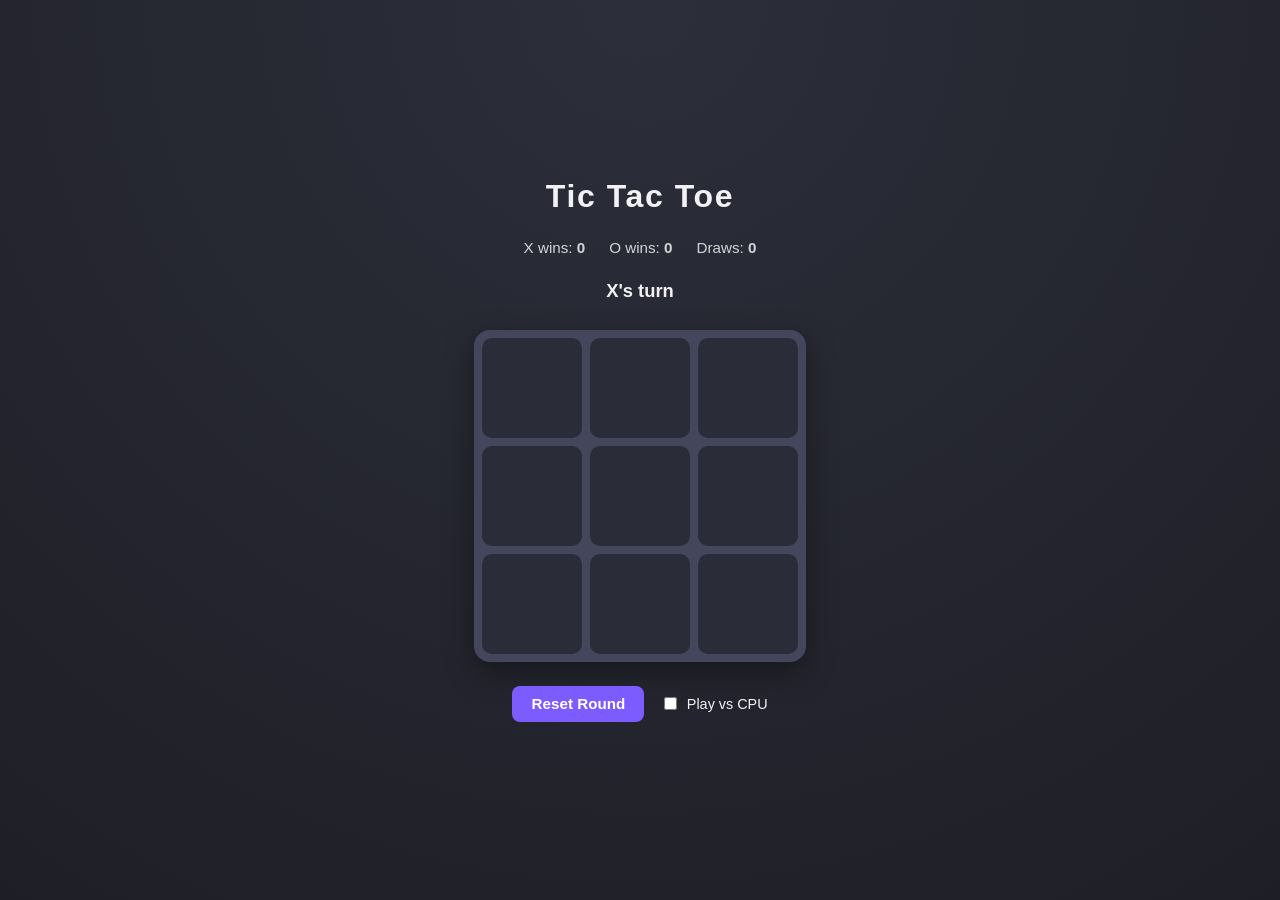
==== TicTacToe/index.html @ d9405a3e "Initial commit: add Shooter and TicTacToe games Two standalone browser games (HTML/CSS/JS, no build " ====
<!DOCTYPE html>
<html lang="en">
<head>
<meta charset="UTF-8">
<meta name="viewport" content="width=device-width, initial-scale=1.0">
<title>Tic Tac Toe</title>
<style>
  :root {
    color-scheme: light dark;
    --bg: #1e1f26;
    --cell: #2a2c38;
    --cell-hover: #34364a;
    --line: #44465c;
    --x-color: #6ea8fe;
    --o-color: #ff8fa3;
    --text: #f2f2f5;
    --accent: #7c5cff;
  }

  * { box-sizing: border-box; }

  body {
    margin: 0;
    min-height: 100vh;
    display: flex;
    flex-direction: column;
    align-items: center;
    justify-content: center;
    gap: 1.5rem;
    background: radial-gradient(circle at top, #2c2e3a, var(--bg));
    font-family: -apple-system, BlinkMacSystemFont, "Segoe UI", Roboto, sans-serif;
    color: var(--text);
  }

  h1 {
    margin: 0;
    font-size: 2rem;
    letter-spacing: 0.05em;
  }

  #status {
    font-size: 1.15rem;
    min-height: 1.6rem;
    font-weight: 600;
  }

  #board {
    display: grid;
    grid-template-columns: repeat(3, 100px);
    grid-template-rows: repeat(3, 100px);
    gap: 8px;
    background: var(--line);
    padding: 8px;
    border-radius: 16px;
    box-shadow: 0 10px 30px rgba(0,0,0,0.35);
  }

  .cell {
    background: var(--cell);
    border: none;
    border-radius: 10px;
    font-size: 3rem;
    font-weight: 700;
    display: flex;
    align-items: center;
    justify-content: center;
    cursor: pointer;
    transition: background 0.15s ease, transform 0.1s ease;
    color: var(--text);
  }

  .cell:hover:not(:disabled) {
    background: var(--cell-hover);
  }

  .cell:disabled {
    cursor: default;
  }

  .cell.x { color: var(--x-color); }
  .cell.o { color: var(--o-color); }

  .cell.win {
    animation: pop 0.35s ease;
    box-shadow: inset 0 0 0 3px var(--accent);
  }

  @keyframes pop {
    0% { transform: scale(1); }
    50% { transform: scale(1.08); }
    100% { transform: scale(1); }
  }

  #controls {
    display: flex;
    gap: 1rem;
    align-items: center;
  }

  button.action {
    background: var(--accent);
    color: white;
    border: none;
    padding: 0.6rem 1.2rem;
    border-radius: 8px;
    font-size: 0.95rem;
    font-weight: 600;
    cursor: pointer;
    transition: filter 0.15s ease;
  }

  button.action:hover {
    filter: brightness(1.1);
  }

  #scoreboard {
    display: flex;
    gap: 1.5rem;
    font-size: 0.95rem;
    opacity: 0.85;
  }

  #scoreboard span {
    font-weight: 700;
  }

  label {
    font-size: 0.9rem;
    display: flex;
    align-items: center;
    gap: 0.4rem;
  }
</style>
</head>
<body>
  <h1>Tic Tac Toe</h1>

  <div id="scoreboard">
    <div>X wins: <span id="scoreX">0</span></div>
    <div>O wins: <span id="scoreO">0</span></div>
    <div>Draws: <span id="scoreDraw">0</span></div>
  </div>

  <div id="status">X's turn</div>

  <div id="board"></div>

  <div id="controls">
    <button class="action" id="resetBtn">Reset Round</button>
    <label>
      <input type="checkbox" id="vsCpu">
      Play vs CPU
    </label>
  </div>

  <script>
    const boardEl = document.getElementById('board');
    const statusEl = document.getElementById('status');
    const resetBtn = document.getElementById('resetBtn');
    const vsCpuCheckbox = document.getElementById('vsCpu');
    const scoreXEl = document.getElementById('scoreX');
    const scoreOEl = document.getElementById('scoreO');
    const scoreDrawEl = document.getElementById('scoreDraw');

    const WIN_LINES = [
      [0,1,2], [3,4,5], [6,7,8],
      [0,3,6], [1,4,7], [2,5,8],
      [0,4,8], [2,4,6],
    ];

    let board = Array(9).fill(null);
    let currentPlayer = 'X';
    let gameOver = false;
    const scores = { X: 0, O: 0, Draw: 0 };

    const cellButtons = [];

    function buildBoard() {
      boardEl.innerHTML = '';
      cellButtons.length = 0;
      for (let i = 0; i < 9; i++) {
        const btn = document.createElement('button');
        btn.className = 'cell';
        btn.dataset.index = i;
        btn.addEventListener('click', () => handleMove(i));
        boardEl.appendChild(btn);
        cellButtons.push(btn);
      }
    }

    function render() {
      board.forEach((val, i) => {
        const btn = cellButtons[i];
        btn.textContent = val || '';
        btn.disabled = !!val || gameOver;
        btn.classList.remove('x', 'o');
        if (val === 'X') btn.classList.add('x');
        if (val === 'O') btn.classList.add('o');
      });
    }

    function checkWinner(b) {
      for (const line of WIN_LINES) {
        const [a, c, d] = line;
        if (b[a] && b[a] === b[c] && b[a] === b[d]) {
          return { winner: b[a], line };
        }
      }
      if (b.every(cell => cell)) return { winner: 'Draw', line: [] };
      return null;
    }

    function handleMove(index) {
      if (gameOver || board[index]) return;
      board[index] = currentPlayer;
      render();

      const result = checkWinner(board);
      if (result) {
        endGame(result);
        return;
      }

      currentPlayer = currentPlayer === 'X' ? 'O' : 'X';
      statusEl.textContent = `${currentPlayer}'s turn`;

      if (vsCpuCheckbox.checked && currentPlayer === 'O' && !gameOver) {
        setTimeout(cpuMove, 350);
      }
    }

    function endGame(result) {
      gameOver = true;
      if (result.winner === 'Draw') {
        statusEl.textContent = "It's a draw!";
        scores.Draw++;
        scoreDrawEl.textContent = scores.Draw;
      } else {
        statusEl.textContent = `${result.winner} wins!`;
        scores[result.winner]++;
        (result.winner === 'X' ? scoreXEl : scoreOEl).textContent = scores[result.winner];
        result.line.forEach(i => cellButtons[i].classList.add('win'));
      }
      render();
    }

    function cpuMove() {
      if (gameOver) return;
      const move = findBestMove(board);
      if (move !== -1) handleMove(move);
    }

    // Simple unbeatable-ish CPU: win if possible, block if needed, else pick center/corner/random.
    function findBestMove(b) {
      const empty = () => b.map((v, i) => v ? null : i).filter(v => v !== null);

      for (const i of empty()) {
        const copy = [...b]; copy[i] = 'O';
        if (checkWinner(copy)?.winner === 'O') return i;
      }
      for (const i of empty()) {
        const copy = [...b]; copy[i] = 'X';
        if (checkWinner(copy)?.winner === 'X') return i;
      }
      if (!b[4]) return 4;
      const corners = [0, 2, 6, 8].filter(i => !b[i]);
      if (corners.length) return corners[Math.floor(Math.random() * corners.length)];
      const remaining = empty();
      return remaining.length ? remaining[Math.floor(Math.random() * remaining.length)] : -1;
    }

    function resetRound() {
      board = Array(9).fill(null);
      currentPlayer = 'X';
      gameOver = false;
      statusEl.textContent = "X's turn";
      render();
    }

    resetBtn.addEventListener('click', resetRound);

    buildBoard();
    render();
  </script>
</body>
</html>
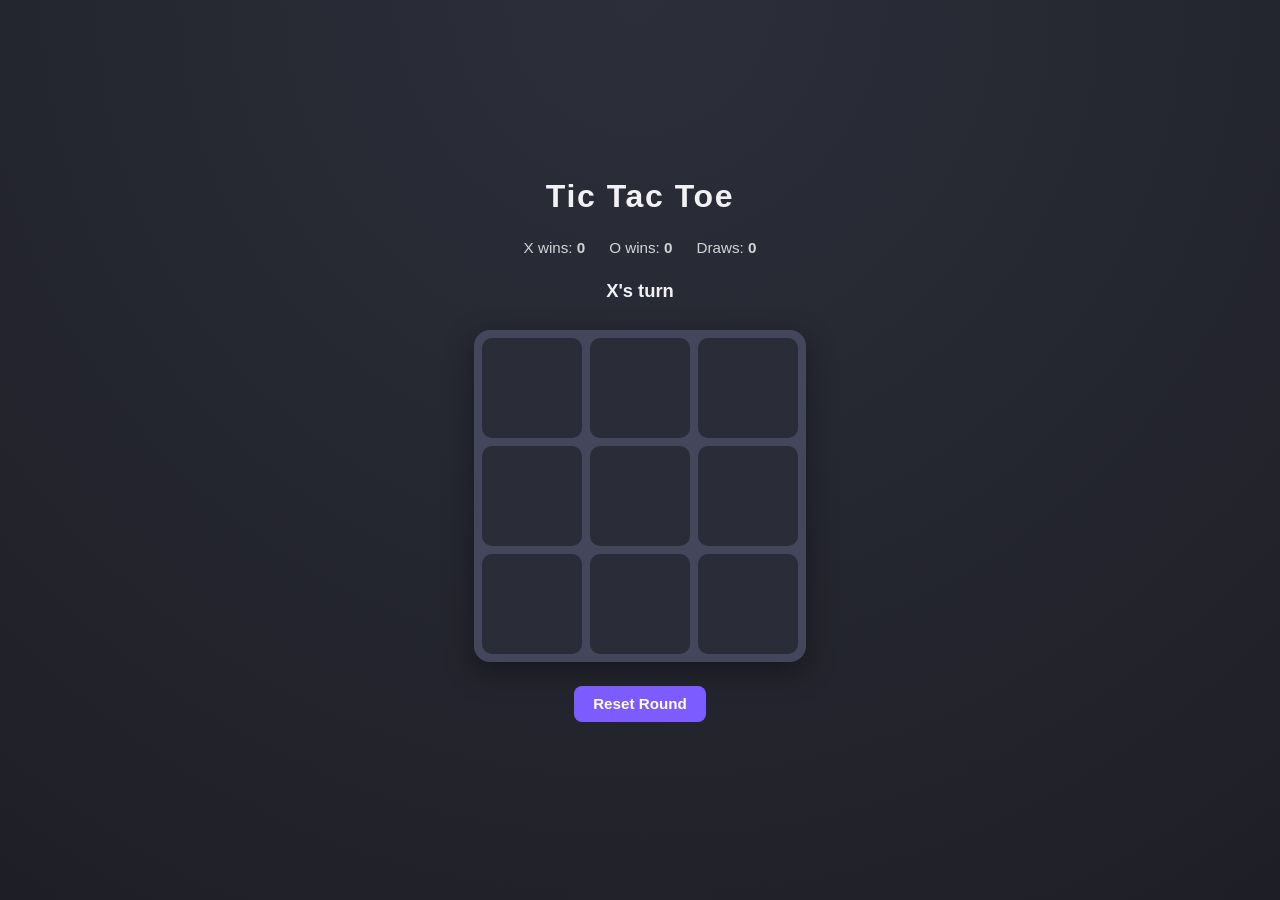
==== commit 3b775f99: "Always play TicTacToe vs CPU and auto-reset after game ends Removes the vs-CPU mode toggle so every " ====
--- a/TicTacToe/index.html
+++ b/TicTacToe/index.html
@@ -124,12 +124,6 @@
     font-weight: 700;
   }
 
-  label {
-    font-size: 0.9rem;
-    display: flex;
-    align-items: center;
-    gap: 0.4rem;
-  }
 </style>
 </head>
 <body>
@@ -147,17 +141,12 @@
 
   <div id="controls">
     <button class="action" id="resetBtn">Reset Round</button>
-    <label>
-      <input type="checkbox" id="vsCpu">
-      Play vs CPU
-    </label>
   </div>
 
   <script>
     const boardEl = document.getElementById('board');
     const statusEl = document.getElementById('status');
     const resetBtn = document.getElementById('resetBtn');
-    const vsCpuCheckbox = document.getElementById('vsCpu');
     const scoreXEl = document.getElementById('scoreX');
     const scoreOEl = document.getElementById('scoreO');
     const scoreDrawEl = document.getElementById('scoreDraw');
@@ -224,7 +213,7 @@
       currentPlayer = currentPlayer === 'X' ? 'O' : 'X';
       statusEl.textContent = `${currentPlayer}'s turn`;
 
-      if (vsCpuCheckbox.checked && currentPlayer === 'O' && !gameOver) {
+      if (currentPlayer === 'O' && !gameOver) {
         setTimeout(cpuMove, 350);
       }
     }
@@ -242,6 +231,7 @@
         result.line.forEach(i => cellButtons[i].classList.add('win'));
       }
       render();
+      setTimeout(resetRound, 1500);
     }
 
     function cpuMove() {
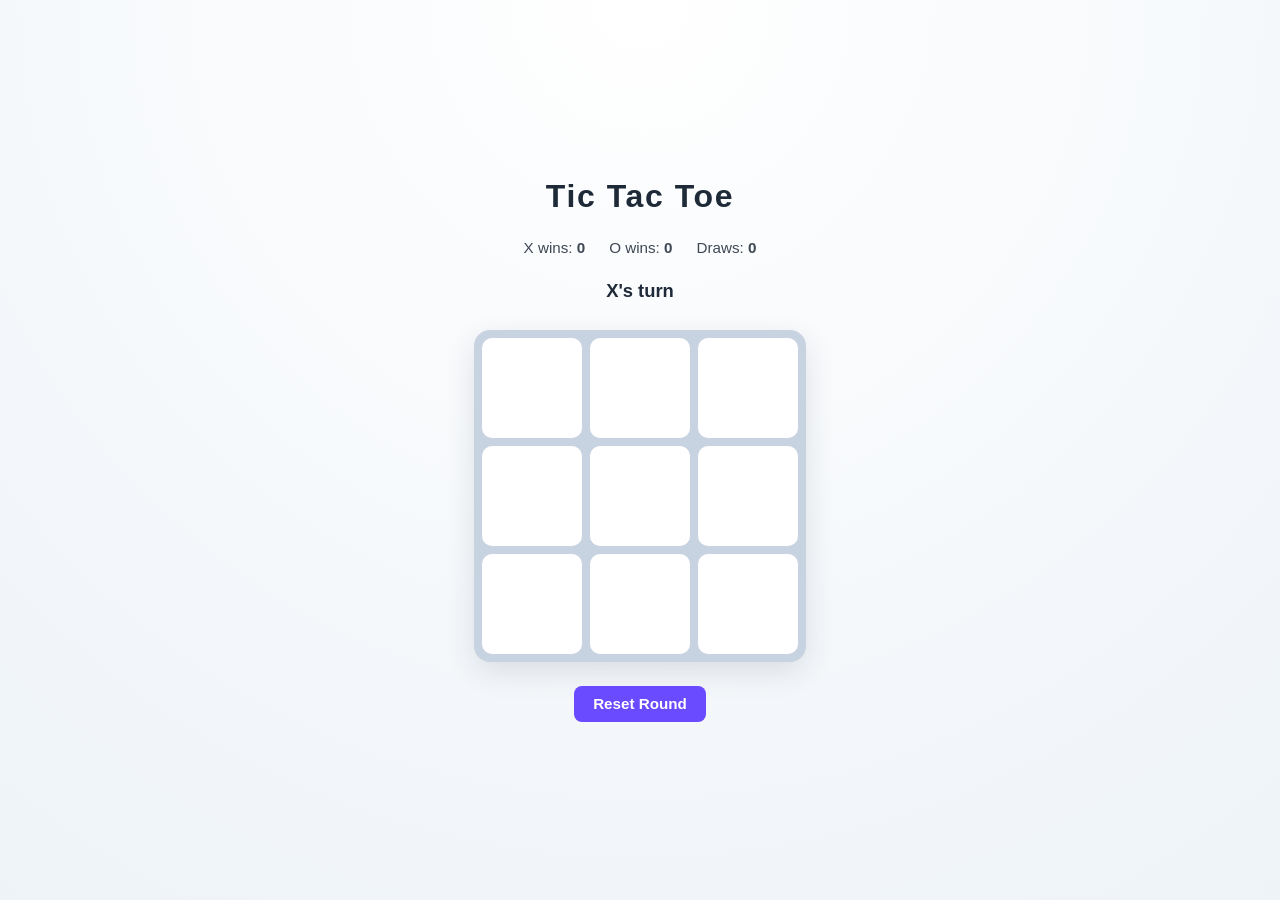
==== commit 304cac5a: "Switch TicTacToe theme to a cool white palette Swaps the dark theme for a light, cool-toned backgrou" ====
--- a/TicTacToe/index.html
+++ b/TicTacToe/index.html
@@ -6,15 +6,15 @@
 <title>Tic Tac Toe</title>
 <style>
   :root {
-    color-scheme: light dark;
-    --bg: #1e1f26;
-    --cell: #2a2c38;
-    --cell-hover: #34364a;
-    --line: #44465c;
-    --x-color: #6ea8fe;
-    --o-color: #ff8fa3;
-    --text: #f2f2f5;
-    --accent: #7c5cff;
+    color-scheme: light;
+    --bg: #eef3f8;
+    --cell: #ffffff;
+    --cell-hover: #e2ebf5;
+    --line: #c7d3e0;
+    --x-color: #2f6fed;
+    --o-color: #d6336c;
+    --text: #1e2a38;
+    --accent: #6a4bff;
   }
 
   * { box-sizing: border-box; }
@@ -27,7 +27,7 @@
     align-items: center;
     justify-content: center;
     gap: 1.5rem;
-    background: radial-gradient(circle at top, #2c2e3a, var(--bg));
+    background: radial-gradient(circle at top, #ffffff, var(--bg));
     font-family: -apple-system, BlinkMacSystemFont, "Segoe UI", Roboto, sans-serif;
     color: var(--text);
   }
@@ -52,7 +52,7 @@
     background: var(--line);
     padding: 8px;
     border-radius: 16px;
-    box-shadow: 0 10px 30px rgba(0,0,0,0.35);
+    box-shadow: 0 10px 30px rgba(30,42,56,0.12);
   }
 
   .cell {
